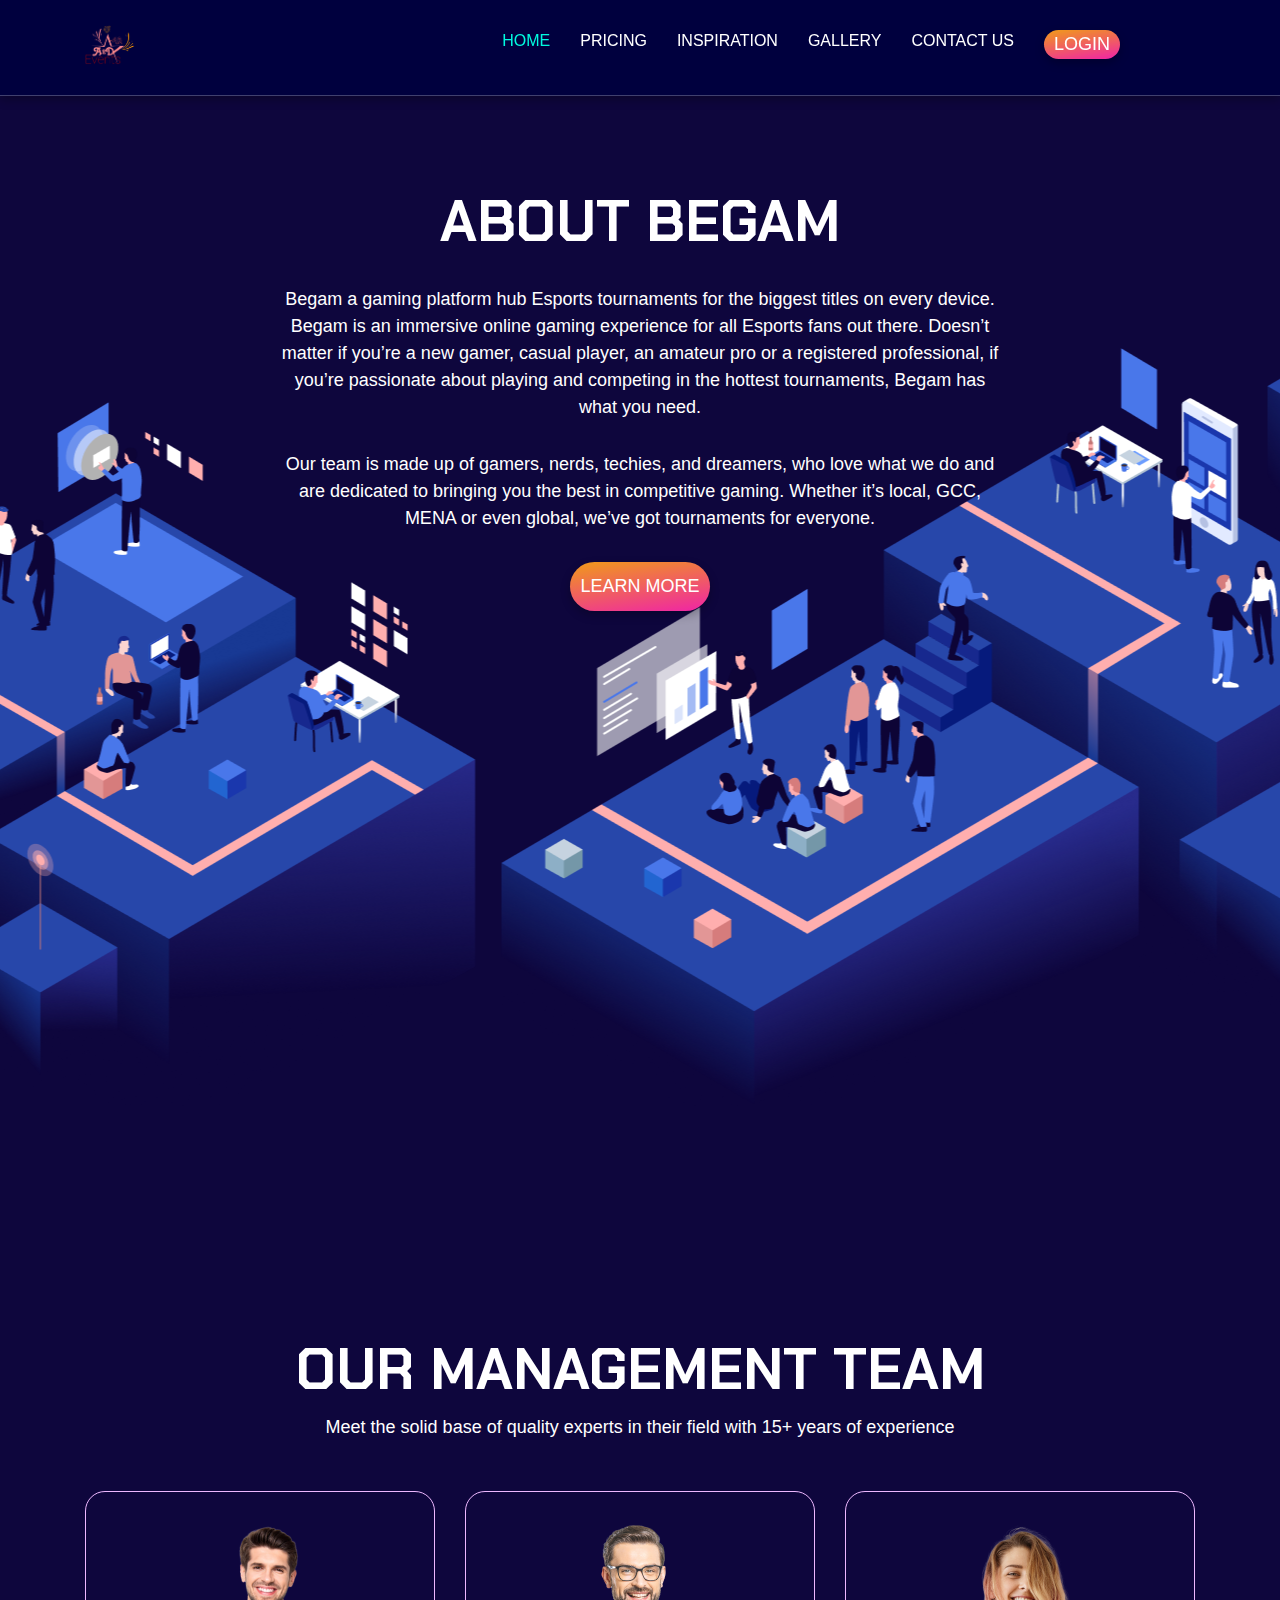
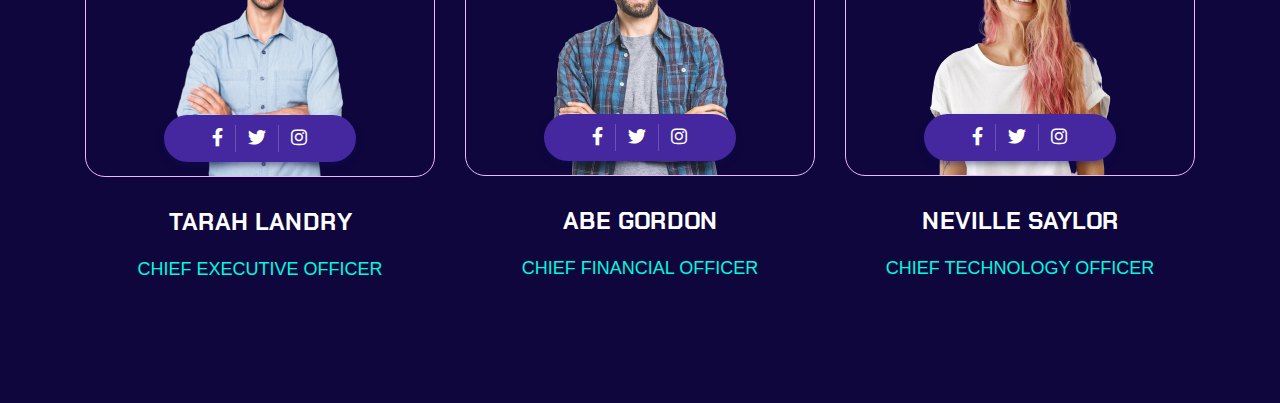
==== about.html @ bf6a2de8 "changes" ====
<!DOCTYPE html>
<html lang="en">

<head>
    <meta charset="UTF-8">
    <meta http-equiv="X-UA-Compatible" content="IE=edge">
    <meta name="viewport" content="width=device-width, initial-scale=1.0">
    <title>Sym wedding Events </title>
    <link rel="stylesheet" href="./bootstrap-5.0.2-dist/css/bootstrap.min.css">
    <link rel="stylesheet" href="./bootstrap-5.0.2-dist/css/style.css">
    <link rel="stylesheet" href="./fontawesome-free-6.2.1-web/css/all.css">
    <script src="./bootstrap-5.0.2-dist/js/bootstrap.min.js"></script>
    <script src="./bootstrap-5.0.2-dist/js/jquery-3.6.3.min.js"></script>


    <style>
        body::-webkit-scrollbar {
            display: none;
        }
    </style>

</head>

<body style="
    overflow-x: hidden;
">
    <header id="header-section" class="animated fadeInDown header-fixed">
        <div class="overlay">
            <div class="container">
                <div class="row d-flex header-area">
                    <div class="logo-section flex-grow-1 d-flex align-items-center">
                        <a class="site-logo site-title"><img src="image/pngwing.com.png" height="50px " width="50px"
                                alt="site-logo"></a>
                    </div>
                    <button class="navbar-toggler ml-auto collapsed" type="button" data-bs-toggle="collapse"
                        data-bs-target="#navbarSupportedContent" aria-controls="navbarSupportedContent"
                        aria-expanded="false" aria-label="Toggle navigation">
                        <i class="fas fa-bars nav-show"></i>
                    </button>
                    <nav class="navbar navbar-expand-lg p-0">
                        <div class="navbar-collapse showclass collapse" id="navbarSupportedContent1">
                            <ul class="navbar-nav main-menu ml-auto">
                                <li><a class="active" href="index.html">Home</a></li>
                                <li class=""><a>PRICING</a>
                                    <ul class="sub-menu">
                                        <li><a href="price.html?type=Classic">Classic</a></li>
                                        <li><a href="price.html?type=Elegant">Elegant</a></li>
                                        <li><a href="price.html?type=Premier">Premier </a></li>
                                        <li><a href="price.html?type=Gold">Gold </a></li>
                                        <li><a href="price.html?type=Elite">Elite </a></li>
                                    </ul>
                                </li>
                                <li class=""><a href="/inspiration.html">Inspiration</a>
                                </li>
                                <li><a>Gallery</a></li>
                                <li><a href="about.html">Contact us</a></li>
                                <li class="">
                                    <a class=""><span class="cmn-btn py-1" style="
                                        line-height: inherit;
                                    ">Login</span> </a>
                                </li>
                            </ul>
                        </div>
                    </nav>
                    <div class="right-area header-action d-flex align-items-center">
                    </div>
                </div>
            </div>
        </div>
    </header>
    <section id="about-us-section" class="pt-120 pb-120">
        <div class="overlay pt-120">
            <div class="container wow fadeInUp">
                <div class="main-container">
                    <div class="row d-flex justify-content-center">
                        <div class="col-lg-8">
                            <div class="section-header text-center">
                                <h2 class="title">ABOUT Begam</h2>
                                <p>Begam a gaming platform hub Esports tournaments for the biggest titles on every
                                    device. Begam is an immersive online gaming experience for all Esports fans out
                                    there. Doesn’t matter if you’re a new gamer, casual player, an amateur pro or a
                                    registered professional, if you’re passionate about playing and competing in the
                                    hottest tournaments,
                                    Begam has what you need.</p>
                                <p>Our team is made up of gamers, nerds, techies, and dreamers, who love what we do and
                                    are dedicated to bringing you the best in competitive gaming. Whether it’s local,
                                    GCC, MENA or even global, we’ve got tournaments for everyone.</p>
                                <a href="#" class="cmn-btn">Learn More</a>
                            </div>
                        </div>
                    </div>
                </div>
            </div>
        </div>
    </section>
    <section id="team-section" class="pb-120">
        <div class="overlay pt-120">
            <div class="container wow fadeInUp">
                <div class="row justify-content-center">
                    <div class="col-lg-10">
                        <div class="section-header text-center">
                            <h2 class="title">our management team</h2>
                            <p>Meet the solid base of quality experts in their field with 15+ years of experience</p>
                        </div>
                    </div>
                </div>
                <div class="row wrapper">
                    <div class="col-md-4  col-sm-6">
                        <div class="single-item text-center">
                            <div class="top-item text-center">
                                <img src="image/team-1.png" alt="image">
                                <div class="social-area">
                                    <ul class="d-flex justify-content-center">
                                        <li><a href="#"><i class="fab fa-facebook-f"></i></a></li>
                                        <li class="border-area"><a href="#"><i class="fab fa-twitter"></i></a></li>
                                        <li><a href="#"><i class="fab fa-instagram"></i></a></li>
                                    </ul>
                                </div>
                            </div>
                            <div class="bottom-area">
                                <a href="#">
                                    <h5>Tarah Landry</h5>
                                </a>
                                <p>Chief Executive Officer</p>
                            </div>
                        </div>
                    </div>
                    <div class="col-md-4  col-sm-6">
                        <div class="single-item text-center">
                            <div class="top-item text-center">
                                <img src="image/team-2.png" alt="image">
                                <div class="social-area">
                                    <ul class="d-flex justify-content-center">
                                        <li><a href="#"><i class="fab fa-facebook-f"></i></a></li>
                                        <li class="border-area"><a href="#"><i class="fab fa-twitter"></i></a></li>
                                        <li><a href="#"><i class="fab fa-instagram"></i></a></li>
                                    </ul>
                                </div>
                            </div>
                            <div class="bottom-area">
                                <a href="#">
                                    <h5>Abe Gordon</h5>
                                </a>
                                <p>Chief Financial Officer</p>
                            </div>
                        </div>
                    </div>
                    <div class="col-md-4  col-sm-12">
                        <div class="single-item text-center">
                            <div class="top-item text-center">
                                <img src="image/team-3.png" alt="image">
                                <div class="social-area">
                                    <ul class="d-flex justify-content-center">
                                        <li><a href="#"><i class="fab fa-facebook-f"></i></a></li>
                                        <li class="border-area"><a href="#"><i class="fab fa-twitter"></i></a></li>
                                        <li><a href="#"><i class="fab fa-instagram"></i></a></li>
                                    </ul>
                                </div>
                            </div>
                            <div class="bottom-area">
                                <a href="#">
                                    <h5>Neville Saylor</h5>
                                </a>
                                <p>Chief Technology Officer</p>
                            </div>
                        </div>
                    </div>
                </div>
            </div>
        </div>
    </section>
</body>
<script>$(document).ready(() => {
        $('.nav-show').click(() => {
            $('.showclass').fadeToggle('show')
            //  $(".show").fadeToggle()
        })
    })</script>
<script src="./bootstrap-5.0.2-dist/js/bootstrap.bundle.min.js"></script>
<script src="bootstrap-5.0.2-dist/js/fontawesome.js"></script>


</html>
---- bootstrap-5.0.2-dist/css/style.css ----
/* reset css start */
@import url('https://fonts.googleapis.com/css2?family=Chakra+Petch:wght@300;400;500;600;700&amp;family=Roboto:wght@100;300;400;500;700;900&amp;display=swap');
:root {
  --body-font: 'Roboto', sans-serif;
  --body-alt-font: 'Chakra Petch', sans-serif;
  --body-color: #fff;
  --para-color: #64be56;
  --para-alt-color: #00fadf;

  --body-bg: #0e063d;
}
html {
  scroll-behavior: smooth;
  overflow-x: hidden;
}
body {
  font-family: var(--body-font);
  background-color: var(--body-bg);
  font-size: 18px;
  line-height: 25px;
  padding: 0;
  margin: 0;
  font-weight: 400;
  /* overflow-x: hidden; */
}
h1,
h2,
h3,
h4,
h5,
h6 {
  padding: 0;
  margin: 0;
}
h1,
h1 > a,
h2,
h2 > a,
h3,
h3 > a,
h4,
h4 > a,
h5,
h5 > a,
h6,
h6 > a {
  font-family: var(--body-alt-font);
  color: var(--body-color);
  font-weight: bold;
  text-transform: uppercase;
  text-transform: initial;
  transition: all 0.3s;
  -webkit-transition: all 0.3s;
  -moz-transition: all 0.3s;
  -ms-transition: all 0.3s;
  -o-transition: all 0.3s;
}
h1 > a:hover,
h2 > a:hover,
h3 > a:hover,
h4 > a:hover,
h5 > a:hover,
h6 > a:hover {
  color: var(--body-color);
}
h1,
h1 > a {
  font-size: 76px;
  line-height: 91px;
}
h2,
h2 > a {
  font-size: 57px;
  line-height: 68px;
}
h3,
h3 > a {
  font-size: 43px;
  line-height: 52px;
}
h4,
h4 > a {
  font-size: 32px;
  line-height: 38px;
}
h5,
h5 > a {
  font-size: 24px;
  line-height: 29px;
}
h6,
h6 > a {
  font-size: 18px;
  line-height: 22px;
}
a {
  display: inline-block;
  color: var(--body-color);
  font-weight: 400;
  font-size: 18px;
  line-height: 25px;
}
a,
a:focus,
a:hover {
  text-decoration: none;
  outline: none;
  color: var(--body-color);
}
p,
span,
li {
  margin: 0;
  font-family: var(--body-font);
  font-weight: 400;
  font-size: 18px;
  line-height: 27px;
  color: var(--body-color);
}
.text-sm {
  font-family: var(--body-font);
  font-weight: 400;
  font-size: 14px;
  line-height: 21px;
}
.d-grid {
  display: grid !important;
}
.mb-40 {
  margin-bottom: 40px;
}
.mb-30 {
  margin-bottom: 30px;
}
img {
  max-width: 100%;
  height: auto;
}
ul,
ol {
  padding: 0;
  margin: 0;
  list-style: none;
}
button:focus {
  outline: none !important;
  box-shadow: none !important;
}
input:focus,
textarea:focus {
  outline: none;
  box-shadow: none;
}
button {
  border: none;
  cursor: pointer;
}
input[type='radio'] {
  width: initial;
}
input,
textarea {
  padding: 10px 25px;
  border: 1px solid #4450b8;
  width: 100%;
  font-family: var(--body-font);
}
select {
  padding: 10px 20px;
  border: none;
  cursor: pointer;
  outline: none;
}
textarea {
  min-height: 150px;
  resize: none;
}
input::-webkit-outer-spin-button,
input::-webkit-inner-spin-button {
  -webkit-appearance: none;
  margin: 0;
}
input[type='number'] {
  -moz-appearance: textfield;
}
span {
  display: inline-block;
}
.table thead th,
.table td,
.table th {
  border: none;
}
.bg_img {
  background-size: cover;
  background-position: center;
  background-repeat: no-repeat;
}
.bg_img {
  background-position: center;
  background-size: cover;
}
.mr-1,
.mx-1 {
  margin-right: 0.25rem !important;
}
.mr-60 {
  margin-right: 60px;
}
.mt-1,
.my-1 {
  margin-top: 0.25rem !important;
}
.button-group {
  display: inline-flex;
  overflow: hidden;
  flex-wrap: wrap;
  justify-content: center;
}
.b-none {
  border: none !important;
}
.nice-select:after {
  position: absolute;
  content: '';
  background-image: url(../images/down-arrow.png);
  background-repeat: no-repeat;
  height: 7px;
  width: 15px;
  right: 6px;
  transition: all ease 0.3s;
  border: none;
  -webkit-transform: rotate(0deg);
  -ms-transform: rotate(0deg);
  transform: rotate(0deg);
}
.nice-select.open:after {
  -webkit-transform: rotate(-180deg);
  -ms-transform: rotate(-180deg);
  transform: rotate(-180deg);
  right: 15px;
  margin-top: -5px;
}
.nice-select.open .list {
  background-color: #0d0d59;
}
.nice-select .option:hover,
.nice-select .option.focus,
.nice-select .option.selected.focus {
  background-color: transparent;
  color: #00fedf;
}
.section-header {
  margin-top: -12px;
  margin-bottom: 50px;
}
.section-header h5 {
  color: #00fadf;
  margin-bottom: 20px;
}
.title {
  font-family: var(--body-alt-font);
  color: var(--body-color);
  font-weight: 700;
  text-transform: uppercase;
  margin-bottom: 10px;
}
.title span {
  font-size: 57px;
  font-family: var(--body-alt-font);
  line-height: inherit;
  font-weight: 700;
  color: var(--para-alt-color);
}
iframe {
  border: 0;
  width: 100%;
}
@media (max-width: 991px) {
  .section-title {
    font-size: 40px;
  }
}
@media (max-width: 575px) {
  .sub-title,
  .sub-title-alt {
    font-size: 12px;
  }
}
.section-title span {
  color: var(--primary-color);
  font-size: inherit;
  font-family: inherit;
  line-height: inherit;
  font-weight: inherit;
}
.shadow-none {
  -webkit-box-shadow: none;
  box-shadow: none;
}
.mb-30-none {
  margin-bottom: -30px;
}
.mb-30 {
  margin-bottom: 30px;
}
.mt-30 {
  margin-top: 30px;
}
.pt-120 {
  padding-top: 120px;
}
@media (max-width: 991px) {
  .pt-120 {
    padding-top: 60px;
  }
}
@media (max-width: 575px) {
  .pt-120 {
    padding-top: 50px;
  }
}
.pb-120 {
  padding-bottom: 120px;
}
@media (max-width: 991px) {
  .pb-120 {
    padding-bottom: 60px;
  }
}
@media (max-width: 575px) {
  .pb-120 {
    padding-bottom: 50px;
  }
}
body::-webkit-scrollbar {
  width: 4px;
}
body::-webkit-scrollbar-track {
  background: transparent;
}
body::-webkit-scrollbar-thumb {
  background: #535264;
}
body::-webkit-scrollbar-thumb:hover {
  background: #535264;
}
@media (max-width: 991px) {
  .header-section .header-top {
    display: block;
  }
}
@media (max-width: 991px) {
  .navbar-collapse {
    max-height: 320px;
    overflow: auto;
  }
}
.navbar-collapse .main-menu .menu_has_children.show .sub-menu {
  display: grid;
}
@media (max-width: 991px) {
  .menu_has_children .sub-menu {
    display: none !important;
  }
  .menu_has_children .sub-menu li {
    width: 100%;
  }
  .navbar-collapse .main-menu .menu_has_children.show .sub-menu {
    display: inline-flex !important;
    flex-wrap: wrap;
    margin-left: 20px;
  }
}
.navbar-collapse .main-menu li:last-child .sub-menu {
  left: auto;
  right: 0;
}
.navbar-collapse .main-menu .cart span {
  background-color: rgba(183, 165, 255, 0.2);
  color: #fff;
  padding: 0 20px;
  border-radius: 15px;
  margin-left: 5px;
}
.navbar-collapse .main-menu .cart-area {
  top: 40px;
}
.navbar-collapse .main-menu .cart-area button {
  background-color: transparent;
  color: var(--body-color);
  margin: 0 15px;
  font-weight: 500;
}
.navbar-collapse .main-menu li {
  position: relative;
}
.navbar-collapse .main-menu li:hover .sub-menu {
  opacity: 1;
  visibility: visible;
  top: 100%;
}
.navbar-collapse .main-menu li.menu_has_children {
  position: relative;
}
.navbar-collapse .main-menu li.menu_has_children i {
  font-size: 18px;
  margin-left: 5px;
}
@media (max-width: 991px) {
  .navbar-collapse .main-menu li.menu_has_children::before {
    top: 12px;
    right: 15px;
  }
}
.navbar-collapse .main-menu li a {
  padding: 30px 15px;
  font-weight: 800;
  font-family: var(--body-font);
  font-size: 18px;
  text-transform: capitalize;
}
@media (max-width: 991px) {
  .navbar-collapse .main-menu li a {
    padding: 10px 8px;
    display: block;
  }
  .navbar-expand-lg {
    float: right;
    width: 100%;
  }
}
.navbar-collapse .main-menu li .sub-menu {
  position: absolute;
  top: 100%;
  left: 0;
  width: 230px;
  background-color: #0d0d59;
  padding: 0;
  opacity: 0;
  visibility: hidden;
  -webkit-transition: all 0.3s;
  transition: all 0.3s;
  z-index: 9;
}
.navbar-collapse .main-menu li .sub-menu li a {
  padding: 15px 20px;
  display: block;
  border-bottom: 1px solid #7400d3;
}
.navbar-collapse .main-menu li .sub-menu li:last-child a {
  border-bottom: 1px solid transparent;
}
.navbar-collapse .main-menu li .sub-menu li a:hover {
  border-radius: 0 !important;
}
.nav-area {
  display: contents;
  justify-content: space-between;
  z-index: 100;
}
@media (max-width: 991px) {
  .navbar-collapse .main-menu li .sub-menu {
    position: initial;
    opacity: 1;
    visibility: visible;
    display: none;
    -webkit-transition: none;
    transition: none;
  }
}
.menu-toggle {
  margin: 15px 0;
  position: relative;
  display: block;
  width: 35px;
  height: 20px;
  cursor: pointer;
  background: transparent;
  border-top: 2px solid #ffffff;
  border-bottom: 2px solid #ffffff;
  font-size: 0;
  -webkit-transition: all 0.25s ease-in-out;
  transition: all 0.25s ease-in-out;
}
.menu-toggle.is-active {
  border-color: transparent;
}
.menu-toggle::before,
.menu-toggle::after {
  content: '';
  display: block;
  width: 100%;
  height: 2px;
  position: absolute;
  top: 50%;
  left: 50%;
  background: #ffffff;
  -webkit-transform: translate(-50%, -50%);
  transform: translate(-50%, -50%);
  transition: -webkit-transform 0.25s ease-in-out;
  -webkit-transition: -webkit-transform 0.25s ease-in-out;
  transition: transform 0.25s ease-in-out;
  transition: transform 0.25s ease-in-out, -webkit-transform 0.25s ease-in-out;
}
.menu-toggle.is-active::before {
  -webkit-transform: translate(-50%, -50%) rotate(45deg);
  transform: translate(-50%, -50%) rotate(45deg);
}
.menu-toggle.is-active::after {
  -webkit-transform: translate(-50%, -50%) rotate(-45deg);
  transform: translate(-50%, -50%) rotate(-45deg);
}
.navbar-toggler {
  padding-right: 0;
  display: none;
}
.toggle-btn {
  padding: 8px 12px;
  background-color: var(--primary-color);
  color: #ffffff;
  font-weight: 500;
  text-transform: capitalize;
  border: 1px solid transparent;
  -webkit-transition: all 0.3s;
  transition: all 0.3s;
  border-radius: 4px;
}
.header-section .header-bottom {
  padding: 10px 10px;
}
@media (max-width: 991px) {
  .navbar-toggler {
    display: inline-block;
  }
  .navbar-light .navbar-toggler {
    position: absolute;
    right: 14%;
    margin-top: 5px;
    border: none;
  }
  #header-section .right-area {
    position: absolute;
    right: 20%;
    top: 12px;
  }
  .header-area {
    position: relative;
    padding: 15px 0;
  }
  #header-section .navbar .navbar-brand img {
    max-width: initial;
  }
  #header-section .navbar .navbar-brand {
    margin-top: -5px;
    width: 35%;
  }
  .navbar-collapse .main-menu {
    padding-top: 30px;
  }
  #header-section .navbar .navbar-bottom {
    padding: 20px 0;
  }
  #header-section .navbar .navbar-top {
    justify-content: center !important;
  }
  #header-section {
    background-color: #5c2cc5 !important;
  }
  #header-section .overlay .navbar-toggler i {
    color: var(--body-color);
  }
  #header-section .navbar .navbar-nav .menu_has_children::after {
    transform: translateX(70px);
    left: 0;
  }
}
@media (max-width: 800px) {
  .navbar-light .navbar-toggler {
    right: 4%;
  }
}
@media (max-width: 440px) {
  #header-section .navbar .navbar-top .language-select-list img {
    display: none;
  }
  #header-section .navbar .navbar-top a {
    margin: 0 6px !important;
    font-size: 12px;
  }
  #header-section .navbar .navbar-top .language-select-list {
    margin: 0 !important;
  }
  #header-section .navbar .nice-select .option,
  #header-section .navbar .nice-select.select-bar .current {
    font-size: 12px;
  }
  #header-section .navbar .navbar-brand img {
    max-width: initial;
    width: 115px;
  }
  .navbar-light .navbar-toggler {
    margin-top: 0;
  }
  #header-section .navbar .navbar-collapse .navbar-nav {
    padding-right: 0;
  }
}
.scrollToTop {
  position: fixed;
  bottom: 0;
  right: 30px;
  width: 45px;
  height: 45px;
  background-image: linear-gradient(
    45deg,
    rgb(247, 112, 98) 0%,
    rgb(254, 81, 150) 100%
  );
  border-radius: 5px;
  color: #fff;
  line-height: 45px;
  font-size: 20px;
  text-align: center;
  z-index: 9;
  cursor: pointer;
  transition: all 1s;
  transform: translateY(100%);
}
.scrollToTop.active {
  bottom: 30px;
  transform: translateY(0%);
  color: #fff;
}
.scrollToTop:hover {
  color: #fff;
}
.preloader {
  position: fixed;
  width: 100%;
  height: 100vh;
  z-index: 999999999;
  overflow: visible;
  background: #000000 url(../images/preloader.gif) no-repeat center center;
  background-size: 400px 400px;
}
#header-section.header-fixed {
  position: fixed;
  top: 0;
  left: 0;
  width: 100%;
  z-index: 11;
  background-color: #00003e;
  box-shadow: 0px 3px 10px 0px rgb(0 0 0 / 30%);
  border-bottom: 1px solid rgb(255 255 255 / 25%);
}
#header-section.header-fixed .header-top,
#header-section.header-fixed .header-middle {
  display: none !important;
}
#header-section.header-fixed .header-area {
  border-color: transparent;
}
#header-section.header-fixed .header-bottom {
  background-color: var(--body-color);
  box-shadow: 0px 3px 10px 0px rgba(0, 0, 0, 0.1);
}
#header-section .header-top {
  padding: 20px 0;
}
.animated {
  -webkit-animation-duration: 1s;
  animation-duration: 1s;
  -webkit-animation-fill-mode: both;
  animation-fill-mode: both;
}

@keyframes fadeInDown {
  from {
    opacity: 0;
    -webkit-transform: translate3d(0, -100%, 0);
    -ms-transform: translate3d(0, -100%, 0);
    transform: translate3d(0, -100%, 0);
  }
  to {
    opacity: 1;
    -webkit-transform: none;
    -ms-transform: none;
    transform: none;
  }
}
.fadeInDown {
  -webkit-animation-name: fadeInDown;
  animation-name: fadeInDown;
}
@keyframes zoomInOut {
  50% {
    -webkit-transform: scale(1.2);
    -moz-transform: scale(1.2);
    -ms-transform: scale(1.2);
    -o-transform: scale(1.2);
    transform: scale(1.2);
  }
}

@keyframes spin {
  100% {
    -webkit-transform: rotate(360deg);
    transform: rotate(360deg);
  }
}

/* cmn btn */
.cmn-btn {
  position: relative;
  text-transform: uppercase;
  font-weight: 500;
  font-size: 18px;
  line-height: 27px;
  transition: all 0.5s;
  padding: 11px 10px;
  background: linear-gradient(351.09deg, #f029a0 4.36%, #f0b000 117.5%);
  box-shadow: 0px 4px 10px rgba(0, 0, 0, 0.25);
  border-radius: 25px;
  overflow: hidden;
  z-index: 0;
}
.cmn-btn::before {
  content: '';
  width: 100%;
  height: 100%;
  position: absolute;
  top: 0;
  left: -100%;
  background: linear-gradient(351.09deg, #f0b000 4.36%, #f029a0 117.5%);
  z-index: -1;
  -webkit-transition: all 0.5s ease;
  -moz-transition: all 0.5s ease;
  transition: all 0.5s ease;
}
.cmn-btn:hover::before {
  left: 0;
  transition: all 0.5s ease;
}
.cmn-btn-second {
  position: relative;
  padding: 15px 30px;
  display: inline-block;
  overflow: hidden;
}
.cmn-btn-second::before {
  content: '';
  position: absolute;
  top: 0;
  left: 0;
  right: 0;
  bottom: 0;
  border-radius: 50px;
  padding: 1px;
  background: linear-gradient(165deg, #edb8ff, #6148ff);
  -webkit-mask: linear-gradient(#fff 0 0) content-box, linear-gradient(#fff 0 0);
  -webkit-mask-composite: destination-out;
  mask-composite: exclude;
}
.cmn-btn-second::after {
  content: '';
  width: 100%;
  height: 100%;
  position: absolute;
  top: 0;
  left: 0;
  border-radius: 50px;
  opacity: 0;
  background: linear-gradient(351.09deg, #f0b000 4.36%, #f029a0 117.5%);
  z-index: -1;
  -webkit-transition: all 0.5s ease;
  -moz-transition: all 0.5s ease;
  transition: all 0.5s ease;
}
.cmn-btn-second:hover::after {
  left: 0;
  transition: all 0.5s ease;
  opacity: 1;
}
/* header area */
#header-section {
  position: absolute;
  top: 0;
  left: 0;
  width: 100%;
  z-index: 999;
  background-color: transparent;
}
#header-section .site-logo {
  margin-top: -4px;
}
#header-section .header-area {
  margin-left: 0;
  margin-right: 0;
  border-bottom: 1px solid #4543a9;
}
#header-section .navbar .navbar-nav .dropdown a,
#header-section .right-area span,
#header-section .navbar .navbar-nav li a {
  color: #fff;
  font-weight: 500;
  font-size: 16px;
  line-height: 21px;
  text-transform: uppercase;
}
#header-section .navbar .navbar-nav li a.active,
#header-section .navbar .navbar-nav li a:hover {
  color: var(--para-alt-color);
}
#header-section .navbar .navbar-nav .menu_has_children a {
  padding-right: 40px;
}
#header-section .navbar .navbar-nav .menu_has_children {
  display: grid;
  align-items: center;
}
#header-section .navbar .navbar-nav .menu_has_children::after {
  position: absolute;
  content: '';
  background-image: url(../images/down-arrow.png);
  background-repeat: no-repeat;
  height: 7px;
  width: 15px;
  right: 15px;
  transition: all ease 0.3s;
}
#header-section .navbar {
  margin-right: 60px;
}
#header-section .navbar .navbar-nav .dropdown {
  display: flex;
  align-items: center;
}
#header-section .right-area .nice-select .list {
  background-color: #0d0d59;
}
#header-section .right-area .nice-select {
  padding-left: 30px;
  margin-right: 15px;
}
#header-section .right-area .search-icon i {
  color: var(--body-color);
}
#header-section .right-area .login-btn {
  text-transform: uppercase;
  font-weight: 500;
  padding: 0 10px 0 30px;
  position: relative;
}
#header-section .right-area .login-btn::before {
  position: absolute;
  content: '';
  width: 1px;
  height: 30px;
  background-color: rgba(255, 255, 255, 0.498039);
  left: 0;
  top: 0;
}
#header-section .right-area .cmn-btn {
  margin-left: 10px;
}

/* banner-section */
#banner-section {
  position: relative;
  padding-top: 180px;
  background-color: #280b70;
  background-image: url(../../image/bgWedding.jpg);
  /* background-size: 117%; */
  background-repeat: no-repeat;
  z-index: 0;
}
#banner-section .banner-content .main-content .top-area h3 {
  color: var(--para-alt-color);
}

#banner-section .banner-content .main-content .top-area h1 {
  margin: 20px 0;
}
#banner-section .banner-content .main-content .top-area h1,
#banner-section .banner-content .main-content .top-area h3 {
  text-transform: uppercase;
}
#banner-section .banner-content .main-content .top-area .cmn-btn {
  margin: 0 20px;
}
#banner-section .banner-content .main-content .top-area p {
  margin: auto 27%;
  margin-bottom: 40px;
}
#banner-section .banner-content .ani-illu {
  position: relative;
  bottom: -35px;
  z-index: -1;
  margin-bottom: 34px;
}
#banner-section .banner-content .ani-illu img {
  position: absolute;
}
#banner-section .banner-content .ani-illu .left-1 {
  left: -15%;
  bottom: 0;
  width: 40%;
}
#banner-section .banner-content .ani-illu .right-2 {
  right: -15%;
  bottom: 0;
}

/* Available Game */
#available-game-section .main-container {
  background: linear-gradient(178.07deg, #4609c3 -9.74%, #0e063d 82.69%);
  box-shadow: 0px -122px 50px rgba(37, 15, 116, 0.560784);
  border-radius: 20px;
  padding: 80px 100px 0;
  margin-bottom: -8px;
}
#available-game-section .main-container .btn-area {
  margin-top: 40px;
}
#available-game-section .main-container .single-item {
  padding: 0 15px;
}
#available-game-section .available-game-carousel {
  margin: 0 -15px;
  margin-bottom: -7px;
}
#available-game-section .slick-initialized .slick-arrow {
  position: absolute;
  background-color: transparent;
  border-radius: 4px;
  padding: 2px 5px;
  line-height: 0;
  outline: none;
  transition: all 0.5s;
}
#available-game-section .slick-initialized .slick-next {
  right: calc(8% - -10px);
  top: -43%;
  z-index: 1;
}
#available-game-section .slick-initialized .slick-prev {
  right: calc(8% - 60px);
  top: -43%;
  z-index: 2;
}
#available-game-section .slick-initialized .slick-next,
#available-game-section .slick-initialized .slick-prev {
  border-style: solid;
  border-width: 1px;
  border-color: rgba(237, 184, 255, 1);
  width: 50px;
  height: 50px;
  border-radius: 50%;
  display: inline-block;
}
#available-game-section .slick-initialized .slick-next:hover,
#available-game-section .slick-initialized .slick-prev:hover {
  background: linear-gradient(351.09deg, #f0b000 4.36%, #f029a0 117.5%);
  border-color: transparent;
}
#available-game-section .slick-initialized .slick-prev::before,
#available-game-section .slick-initialized .slick-next::before {
  content: '';
  height: 100px;
  width: 100px;
  position: absolute;
  top: 15px;
  left: 15px;
}
#available-game-section .slick-initialized .slick-prev::before {
  background: url(../images/right-arrow.png);
  background-repeat: no-repeat;
}
#available-game-section .slick-initialized .slick-next::before {
  background: url(../images/left-arrow.png);
  background-repeat: no-repeat;
}

/* How Works */
#how-works-section {
  position: relative;
  background-image: url(../images/how-works-bg.png);
  background-size: 100%;
  background-repeat: no-repeat;
}
#how-works-section.border-area {
  position: relative;
}
#how-works-section.border-area::before {
  position: absolute;
  content: '';
  width: 80%;
  height: 1px;
  background: rgb(255 255 255 / 30%);
  top: 0;
  left: 10%;
}
#how-works-section .obj-rel,
#how-works-section .obj-alt {
  position: relative;
}

@media (min-width: 768px) {
  .top-100 {
    top: 50px !important;
  }
}

.blueBtn {
  box-shadow: inset 0px 0px 5px 3px #00a2ff;
  padding: 5px 15px;
  border-radius: 50px;
  transition: all 0.3s ease-in;
  display: inline-block;
}
@font-face {
  font-family: lovers;
  src: url(../css/LoveLight-Regular.ttf);
}
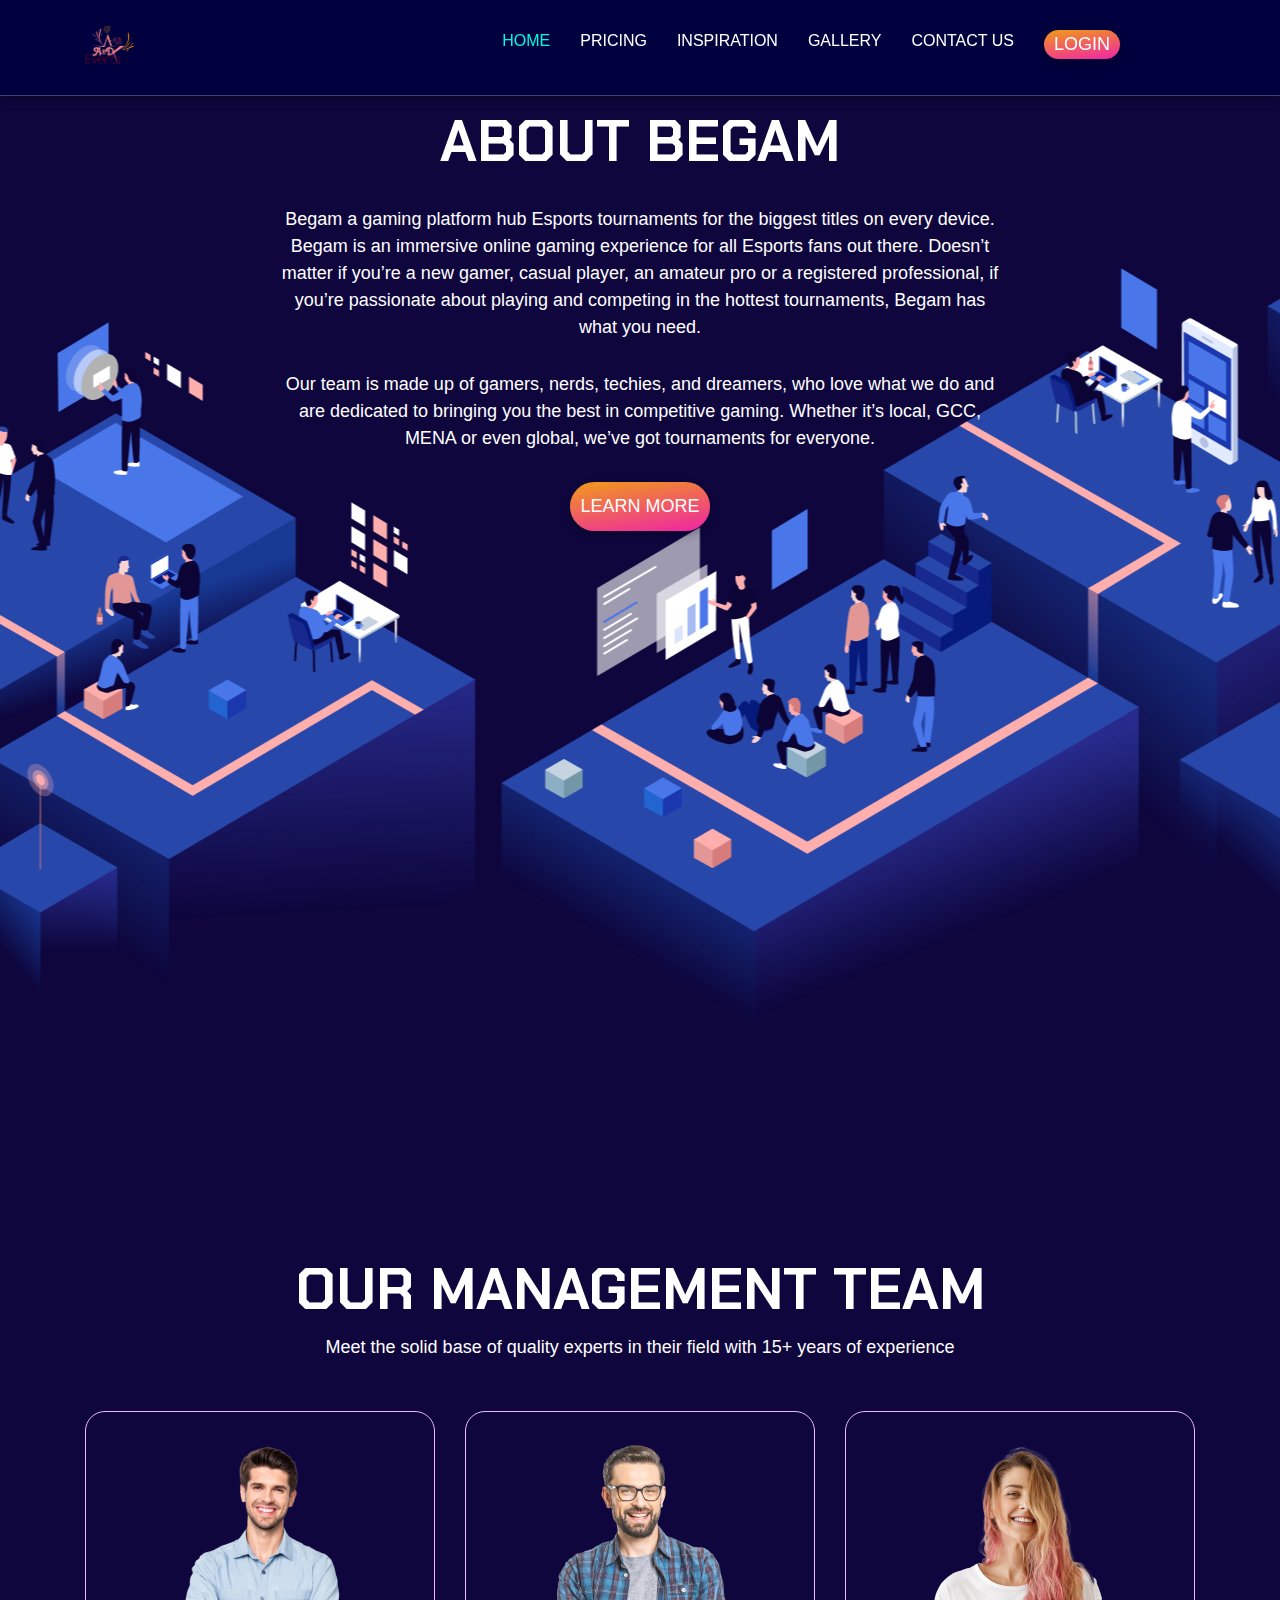
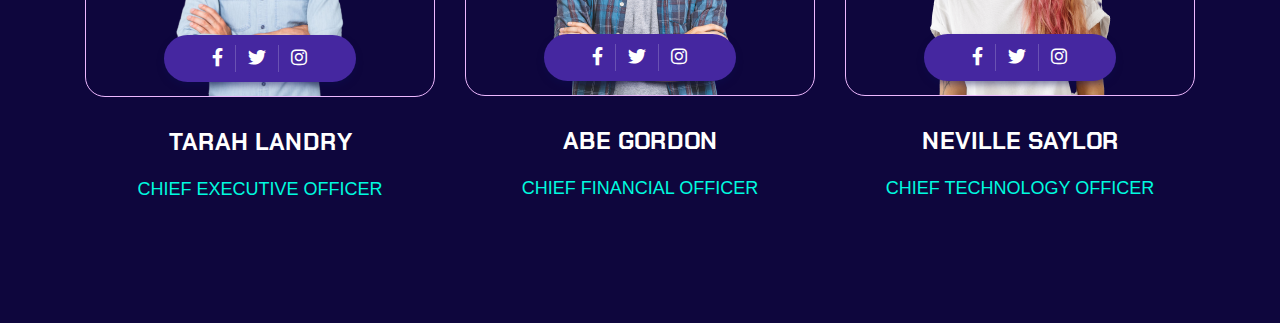
==== commit 2f79b707: "changes" ====
--- a/about.html
+++ b/about.html
@@ -50,7 +50,7 @@
                                         <li><a href="price.html?type=Elite">Elite </a></li>
                                     </ul>
                                 </li>
-                                <li class=""><a href="/inspiration.html">Inspiration</a>
+                                <li class=""><a href="inspiration.html">Inspiration</a>
                                 </li>
                                 <li><a>Gallery</a></li>
                                 <li><a href="about.html">Contact us</a></li>
@@ -69,7 +69,7 @@
         </div>
     </header>
     <section id="about-us-section" class="pt-120 pb-120">
-        <div class="overlay pt-120">
+        <div class="overlay ">
             <div class="container wow fadeInUp">
                 <div class="main-container">
                     <div class="row d-flex justify-content-center">
--- a/bootstrap-5.0.2-dist/css/style.css
+++ b/bootstrap-5.0.2-dist/css/style.css
@@ -310,7 +310,7 @@
 .pt-120 {
   padding-top: 120px;
 }
-@media (max-width: 991px) {
+/* @media (max-width: 991px) {
   .pt-120 {
     padding-top: 60px;
   }
@@ -319,11 +319,11 @@
   .pt-120 {
     padding-top: 50px;
   }
-}
+} */
 .pb-120 {
   padding-bottom: 120px;
 }
-@media (max-width: 991px) {
+/* @media (max-width: 991px) {
   .pb-120 {
     padding-bottom: 60px;
   }
@@ -332,7 +332,7 @@
   .pb-120 {
     padding-bottom: 50px;
   }
-}
+} */
 body::-webkit-scrollbar {
   width: 4px;
 }
@@ -464,9 +464,11 @@
     position: initial;
     opacity: 1;
     visibility: visible;
-    display: none;
+    color: #00fedf;
+    /* display: none; */
     -webkit-transition: none;
     transition: none;
+    background-color:#00000000 ;
   }
 }
 .menu-toggle {
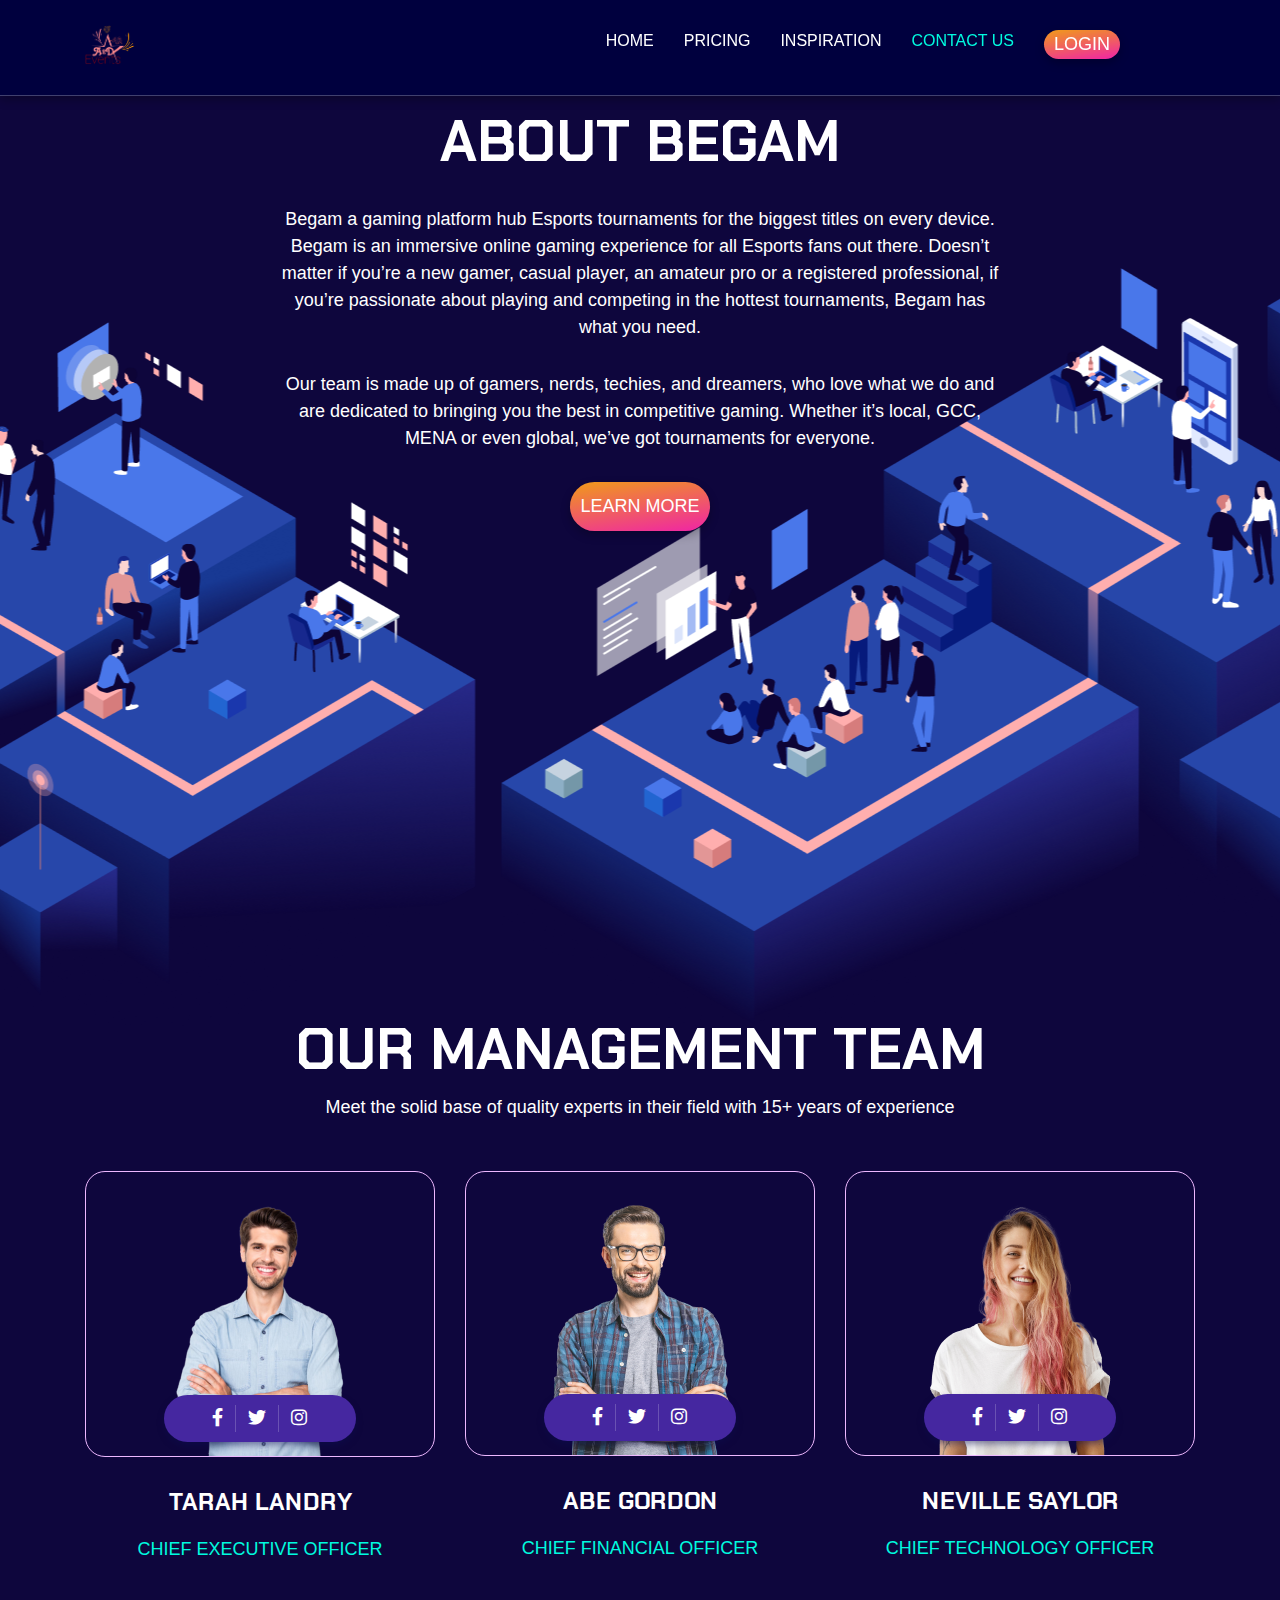
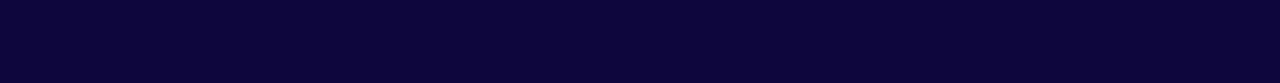
==== commit 7359b05c: "changes" ====
--- a/about.html
+++ b/about.html
@@ -40,7 +40,7 @@
                     <nav class="navbar navbar-expand-lg p-0">
                         <div class="navbar-collapse showclass collapse" id="navbarSupportedContent1">
                             <ul class="navbar-nav main-menu ml-auto">
-                                <li><a class="active" href="index.html">Home</a></li>
+                                <li><a  href="index.html">Home</a></li>
                                 <li class=""><a>PRICING</a>
                                     <ul class="sub-menu">
                                         <li><a href="price.html?type=Classic">Classic</a></li>
@@ -52,10 +52,9 @@
                                 </li>
                                 <li class=""><a href="inspiration.html">Inspiration</a>
                                 </li>
-                                <li><a>Gallery</a></li>
-                                <li><a href="about.html">Contact us</a></li>
+                                <li><a class="active" href="about.html">Contact us</a></li>
                                 <li class="">
-                                    <a class=""><span class="cmn-btn py-1" style="
+                                    <a class="" href="signin.html"><span class="cmn-btn py-1" style="
                                         line-height: inherit;
                                     ">Login</span> </a>
                                 </li>
@@ -68,7 +67,7 @@
             </div>
         </div>
     </header>
-    <section id="about-us-section" class="pt-120 pb-120">
+    <section id="about-us-section" class="pt-120 ">
         <div class="overlay ">
             <div class="container wow fadeInUp">
                 <div class="main-container">
@@ -94,7 +93,7 @@
         </div>
     </section>
     <section id="team-section" class="pb-120">
-        <div class="overlay pt-120">
+        <div class="overlay ">
             <div class="container wow fadeInUp">
                 <div class="row justify-content-center">
                     <div class="col-lg-10">
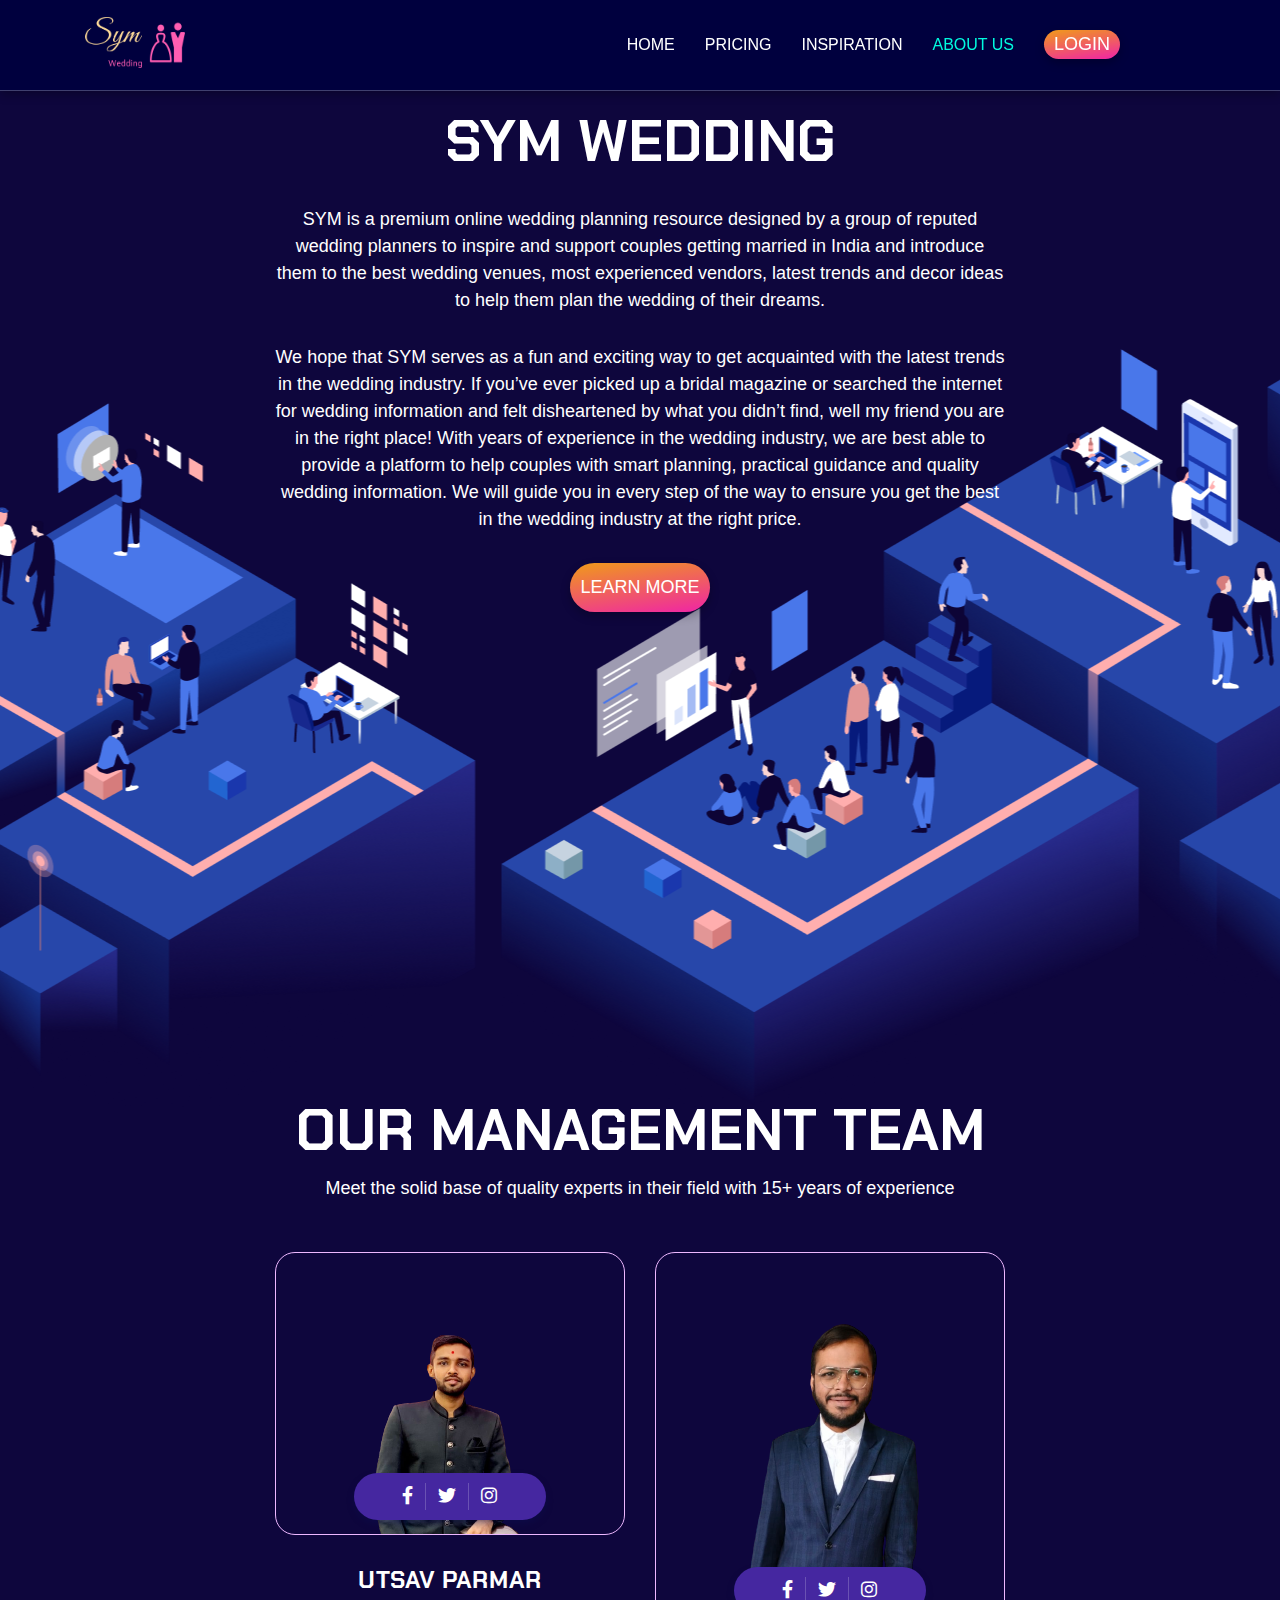
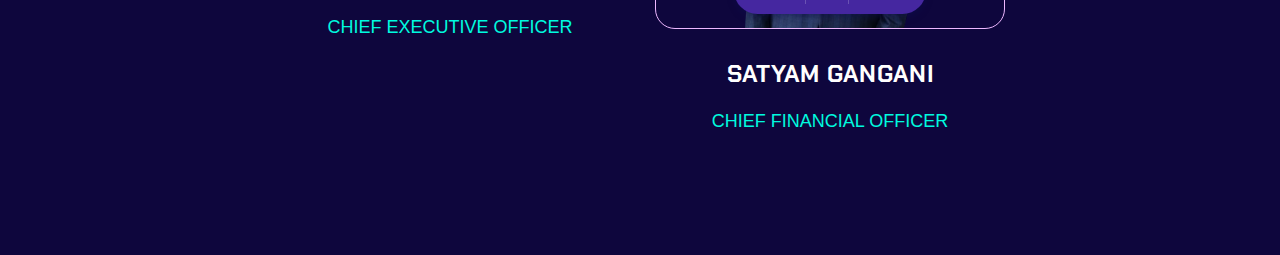
==== commit dc977d92: "changes" ====
--- a/about.html
+++ b/about.html
@@ -29,7 +29,7 @@
             <div class="container">
                 <div class="row d-flex header-area">
                     <div class="logo-section flex-grow-1 d-flex align-items-center">
-                        <a class="site-logo site-title"><img src="image/pngwing.com.png" height="50px " width="50px"
+                        <a class="site-logo site-title"><img src="image/sym-low-resolution-logo-color-on-transparent-background (2).png" height="100px" width="100px"
                                 alt="site-logo"></a>
                     </div>
                     <button class="navbar-toggler ml-auto collapsed" type="button" data-bs-toggle="collapse"
@@ -40,21 +40,21 @@
                     <nav class="navbar navbar-expand-lg p-0">
                         <div class="navbar-collapse showclass collapse" id="navbarSupportedContent1">
                             <ul class="navbar-nav main-menu ml-auto">
-                                <li><a  href="index.html">Home</a></li>
-                                <li class=""><a>PRICING</a>
+                                <li><a class="align-items-center d-flex h-100" href="index.html">Home</a></li>
+                                <li class=""><a class="align-items-center d-flex h-100"> PRICING</a>
                                     <ul class="sub-menu">
-                                        <li><a href="price.html?type=Classic">Classic</a></li>
-                                        <li><a href="price.html?type=Elegant">Elegant</a></li>
-                                        <li><a href="price.html?type=Premier">Premier </a></li>
-                                        <li><a href="price.html?type=Gold">Gold </a></li>
-                                        <li><a href="price.html?type=Elite">Elite </a></li>
+                                        <li><a class="align-items-center d-flex h-100" href="price.html?type=Classic">Classic</a></li>
+                                        <li><a class="align-items-center d-flex h-100" href="price.html?type=Elegant">Elegant</a></li>
+                                        <li><a class="align-items-center d-flex h-100" href="price.html?type=Premier">Premier </a></li>
+                                        <li><a class="align-items-center d-flex h-100" href="price.html?type=Gold">Gold </a></li>
+                                        <li><a class="align-items-center d-flex h-100" href="price.html?type=Elite">Elite </a></li>
                                     </ul>
                                 </li>
-                                <li class=""><a href="inspiration.html">Inspiration</a>
+                                <li class=""><a class="align-items-center d-flex h-100" href="inspiration.html">Inspiration</a>
                                 </li>
-                                <li><a class="active" href="about.html">Contact us</a></li>
+                                <li><a class="align-items-center d-flex h-100 active"  href="about.html">About Us</a></li>
                                 <li class="">
-                                    <a class="" href="signin.html"><span class="cmn-btn py-1" style="
+                                    <a class="align-items-center d-flex h-100"  href="signin.html"><span class="cmn-btn py-1" style="
                                         line-height: inherit;
                                     ">Login</span> </a>
                                 </li>
@@ -74,16 +74,9 @@
                     <div class="row d-flex justify-content-center">
                         <div class="col-lg-8">
                             <div class="section-header text-center">
-                                <h2 class="title">ABOUT Begam</h2>
-                                <p>Begam a gaming platform hub Esports tournaments for the biggest titles on every
-                                    device. Begam is an immersive online gaming experience for all Esports fans out
-                                    there. Doesn’t matter if you’re a new gamer, casual player, an amateur pro or a
-                                    registered professional, if you’re passionate about playing and competing in the
-                                    hottest tournaments,
-                                    Begam has what you need.</p>
-                                <p>Our team is made up of gamers, nerds, techies, and dreamers, who love what we do and
-                                    are dedicated to bringing you the best in competitive gaming. Whether it’s local,
-                                    GCC, MENA or even global, we’ve got tournaments for everyone.</p>
+                                <h2 class="title">SYM Wedding</h2>
+                                <p>SYM is a premium online wedding planning resource designed by a group of reputed wedding planners to inspire and support couples getting married in India and introduce them to the best wedding venues, most experienced vendors, latest trends and decor ideas to help them plan the wedding of their dreams.</p>
+                                <p>We hope that SYM serves as a fun and exciting way to get acquainted with the latest trends in the wedding industry. If you’ve ever picked up a bridal magazine or searched the internet for wedding information and felt disheartened by what you didn’t find, well my friend you are in the right place! With years of experience in the wedding industry, we are best able to provide a platform to help couples with smart planning, practical guidance and quality wedding information. We will guide you in every step of the way to ensure you get the best in the wedding industry at the right price.</p>
                                 <a href="#" class="cmn-btn">Learn More</a>
                             </div>
                         </div>
@@ -103,7 +96,7 @@
                         </div>
                     </div>
                 </div>
-                <div class="row wrapper">
+                <div class="row wrapper justify-content-center">
                     <div class="col-md-4  col-sm-6">
                         <div class="single-item text-center">
                             <div class="top-item text-center">
@@ -118,7 +111,7 @@
                             </div>
                             <div class="bottom-area">
                                 <a href="#">
-                                    <h5>Tarah Landry</h5>
+                                    <h5>Utsav Parmar</h5>
                                 </a>
                                 <p>Chief Executive Officer</p>
                             </div>
@@ -138,13 +131,13 @@
                             </div>
                             <div class="bottom-area">
                                 <a href="#">
-                                    <h5>Abe Gordon</h5>
+                                    <h5>Satyam Gangani</h5>
                                 </a>
                                 <p>Chief Financial Officer</p>
                             </div>
                         </div>
                     </div>
-                    <div class="col-md-4  col-sm-12">
+                    <!-- <div class="col-md-4  col-sm-12">
                         <div class="single-item text-center">
                             <div class="top-item text-center">
                                 <img src="image/team-3.png" alt="image">
@@ -163,7 +156,7 @@
                                 <p>Chief Technology Officer</p>
                             </div>
                         </div>
-                    </div>
+                    </div> -->
                 </div>
             </div>
         </div>
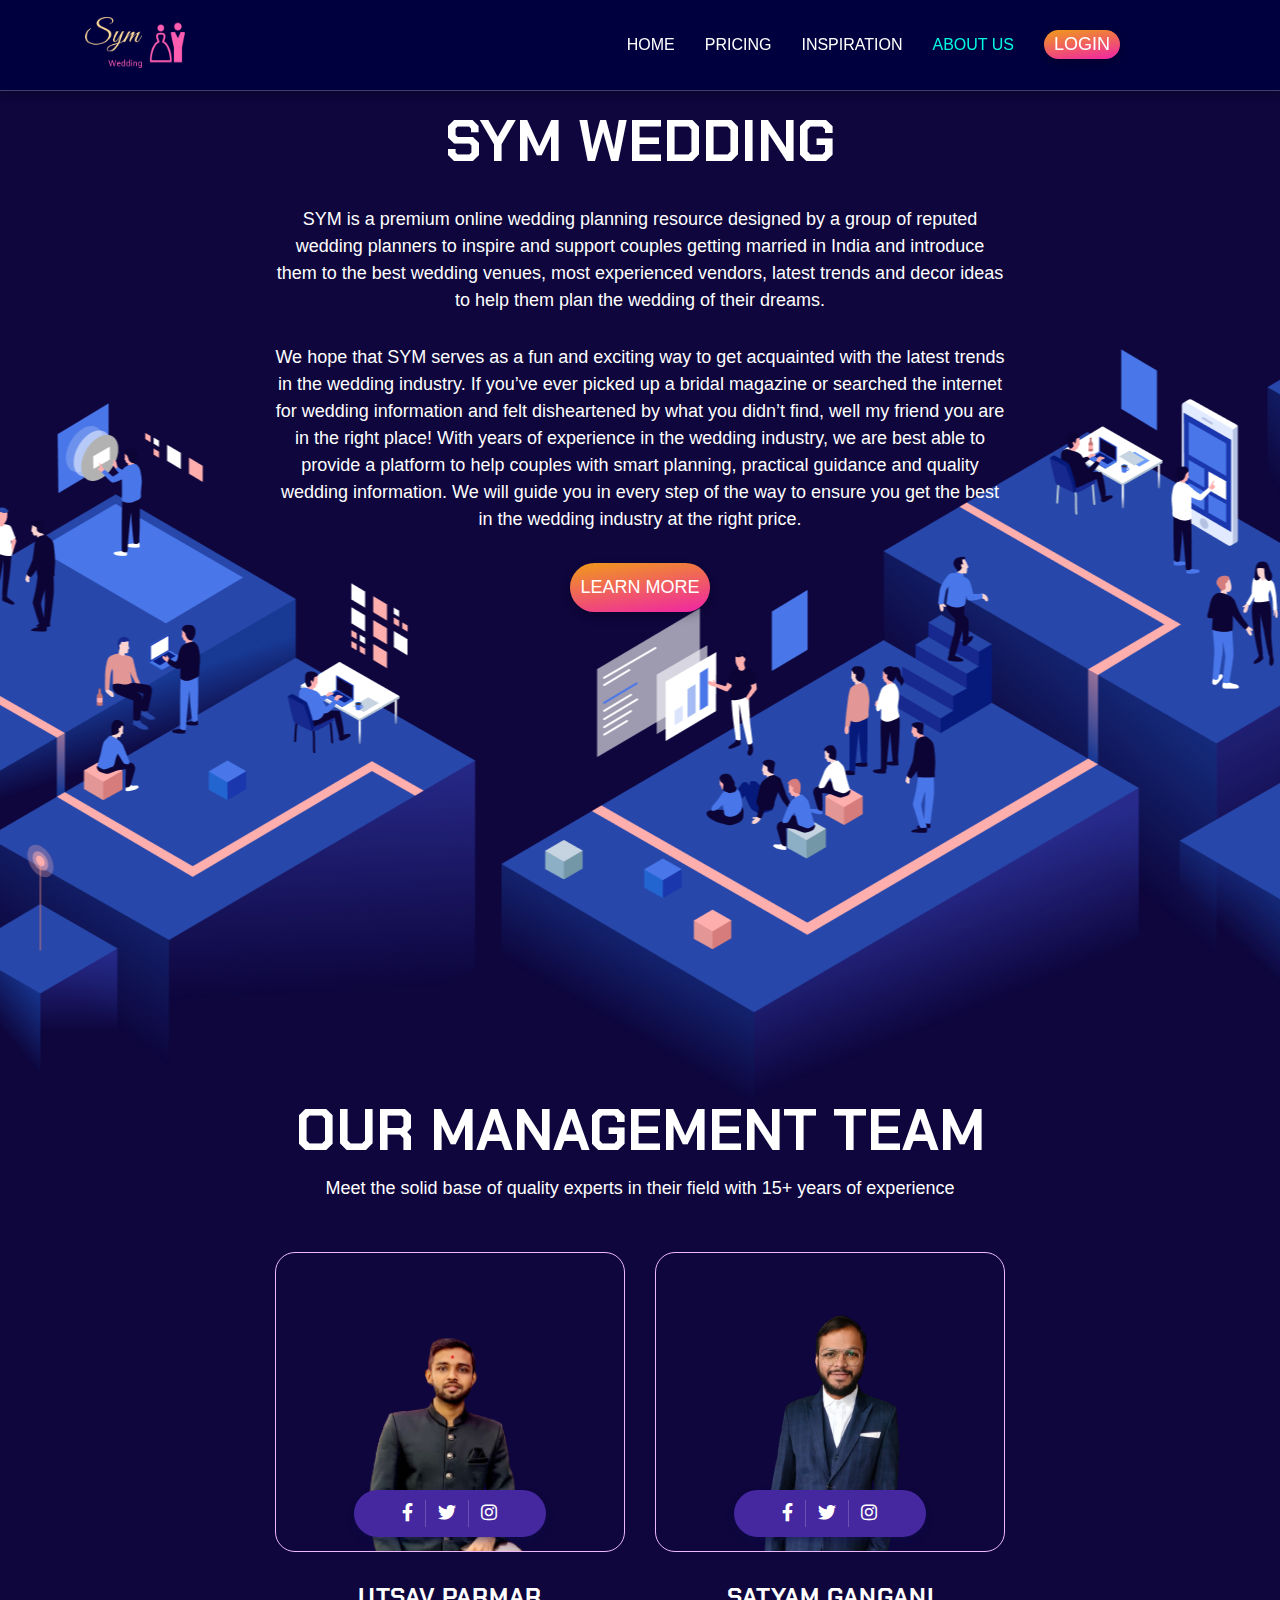
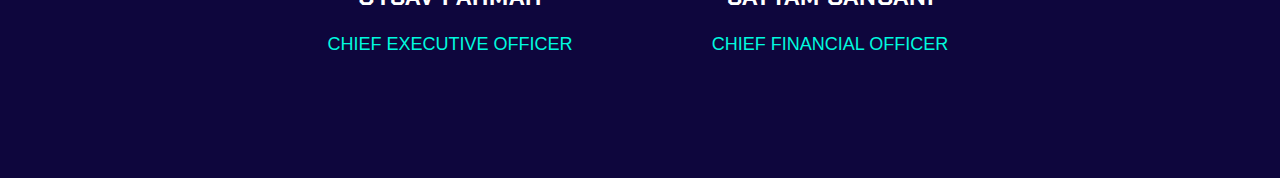
==== commit de16a0b3: "changes" ====
--- a/about.html
+++ b/about.html
@@ -99,7 +99,9 @@
                 <div class="row wrapper justify-content-center">
                     <div class="col-md-4  col-sm-6">
                         <div class="single-item text-center">
-                            <div class="top-item text-center">
+                            <div class="top-item text-center" style="
+                            height: 300px;
+                        ">
                                 <img src="image/team-1.png" alt="image">
                                 <div class="social-area">
                                     <ul class="d-flex justify-content-center">
@@ -119,7 +121,9 @@
                     </div>
                     <div class="col-md-4  col-sm-6">
                         <div class="single-item text-center">
-                            <div class="top-item text-center">
+                            <div class="top-item text-center" style="
+                            height: 300px;
+                        ">
                                 <img src="image/team-2.png" alt="image">
                                 <div class="social-area">
                                     <ul class="d-flex justify-content-center">
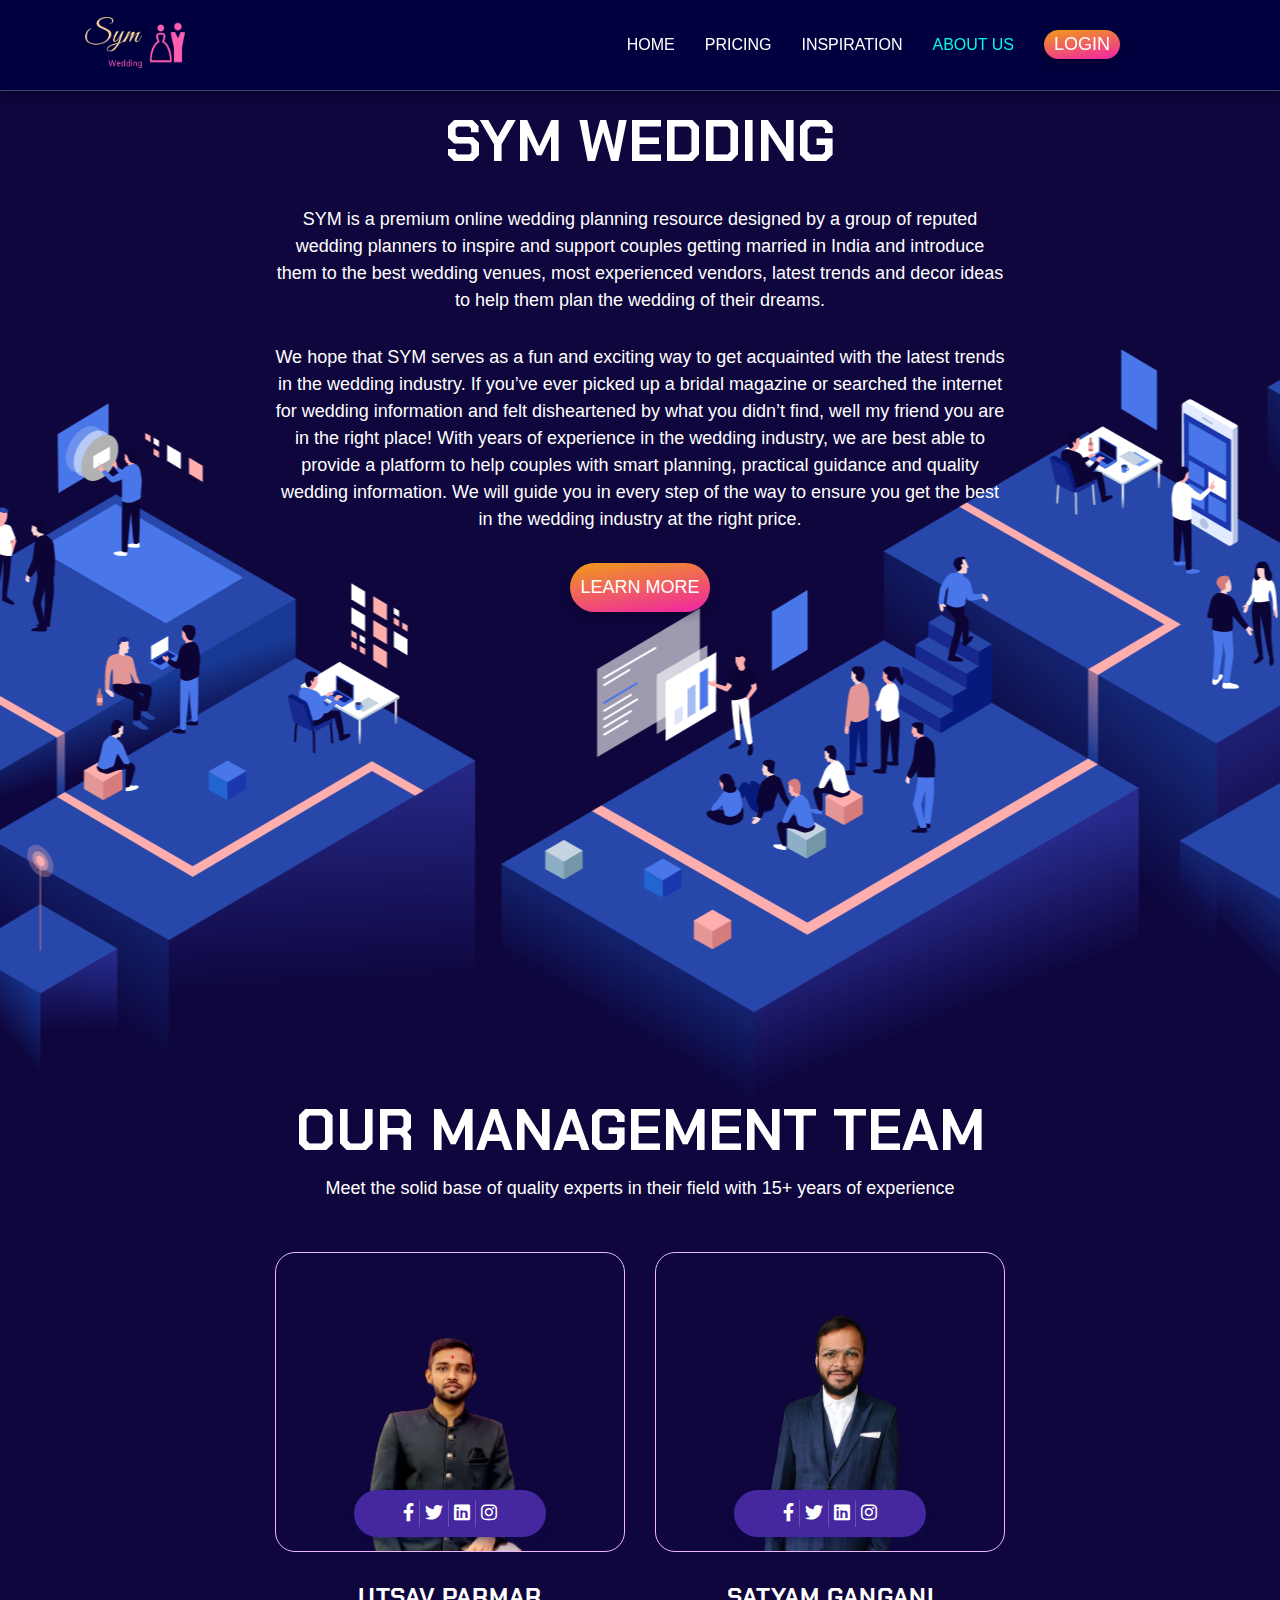
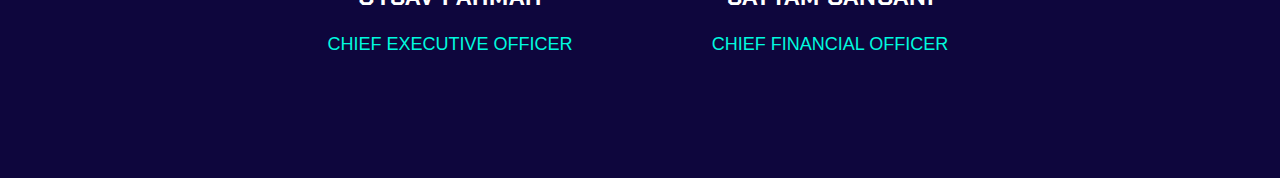
==== commit 8394c410: "changes" ====
--- a/about.html
+++ b/about.html
@@ -29,7 +29,7 @@
             <div class="container">
                 <div class="row d-flex header-area">
                     <div class="logo-section flex-grow-1 d-flex align-items-center">
-                        <a class="site-logo site-title"><img src="image/sym-low-resolution-logo-color-on-transparent-background (2).png" height="100px" width="100px"
+                        <a href="index.html" class="site-logo site-title"><img src="image/sym-low-resolution-logo-color-on-transparent-background (2).png" height="100px" width="100px"
                                 alt="site-logo"></a>
                     </div>
                     <button class="navbar-toggler ml-auto collapsed" type="button" data-bs-toggle="collapse"
@@ -105,9 +105,10 @@
                                 <img src="image/team-1.png" alt="image">
                                 <div class="social-area">
                                     <ul class="d-flex justify-content-center">
-                                        <li><a href="#"><i class="fab fa-facebook-f"></i></a></li>
-                                        <li class="border-area"><a href="#"><i class="fab fa-twitter"></i></a></li>
-                                        <li><a href="#"><i class="fab fa-instagram"></i></a></li>
+                                        <li><a href="https://www.facebook.com/utsav.parmar.376?mibextid=ZbWKwL"><i class="fab fa-facebook-f"></i></a></li>
+                                        <li class="border-area"><a href="https://twitter.com/utsavparmar"><i class="fab fa-twitter"></i></a></li>
+                                        <li class="border-area"><a href="https://www.linkedin.com/in/utsav-parmar-007277222"><i class="fab  fa-linkedin"></i></a></li>
+                                        <li class="border-area"><a href="https://www.instagram.com/utsav_parmar_11/?next=%2F"><i class="fab fa-instagram"></i></a></li>
                                     </ul>
                                 </div>
                             </div>
@@ -127,9 +128,10 @@
                                 <img src="image/team-2.png" alt="image">
                                 <div class="social-area">
                                     <ul class="d-flex justify-content-center">
-                                        <li><a href="#"><i class="fab fa-facebook-f"></i></a></li>
-                                        <li class="border-area"><a href="#"><i class="fab fa-twitter"></i></a></li>
-                                        <li><a href="#"><i class="fab fa-instagram"></i></a></li>
+                                        <li><a href="https://www.facebook.com/satyam.gangani.5?mibextid=ZbWKwL"><i class="fab fa-facebook-f"></i></a></li>
+                                        <li class="border-area"><a href="https://twitter.com/satyamgangani"><i class="fab fa-twitter"></i></a></li>
+                                        <li class="border-area"><a href="https://www.linkedin.com/in/satyam-gangani-85365021b/"><i class="fab  fa-linkedin"></i></a></li>
+                                        <li class="border-area"><a href="https://www.instagram.com/satyamgangani/?next=%2F"><i class="fab fa-instagram"></i></a></li>
                                     </ul>
                                 </div>
                             </div>
--- a/bootstrap-5.0.2-dist/css/style.css
+++ b/bootstrap-5.0.2-dist/css/style.css
@@ -21,7 +21,7 @@
   padding: 0;
   margin: 0;
   font-weight: 400;
-  /* overflow-x: hidden; */
+  overflow-x: hidden !important;
 }
 h1,
 h2,
@@ -1024,4 +1024,8 @@
 @font-face {
   font-family: lovers;
   src: url(../css/LoveLight-Regular.ttf);
+}
+
+.body{
+  overflow-x: hidden !important;
 }